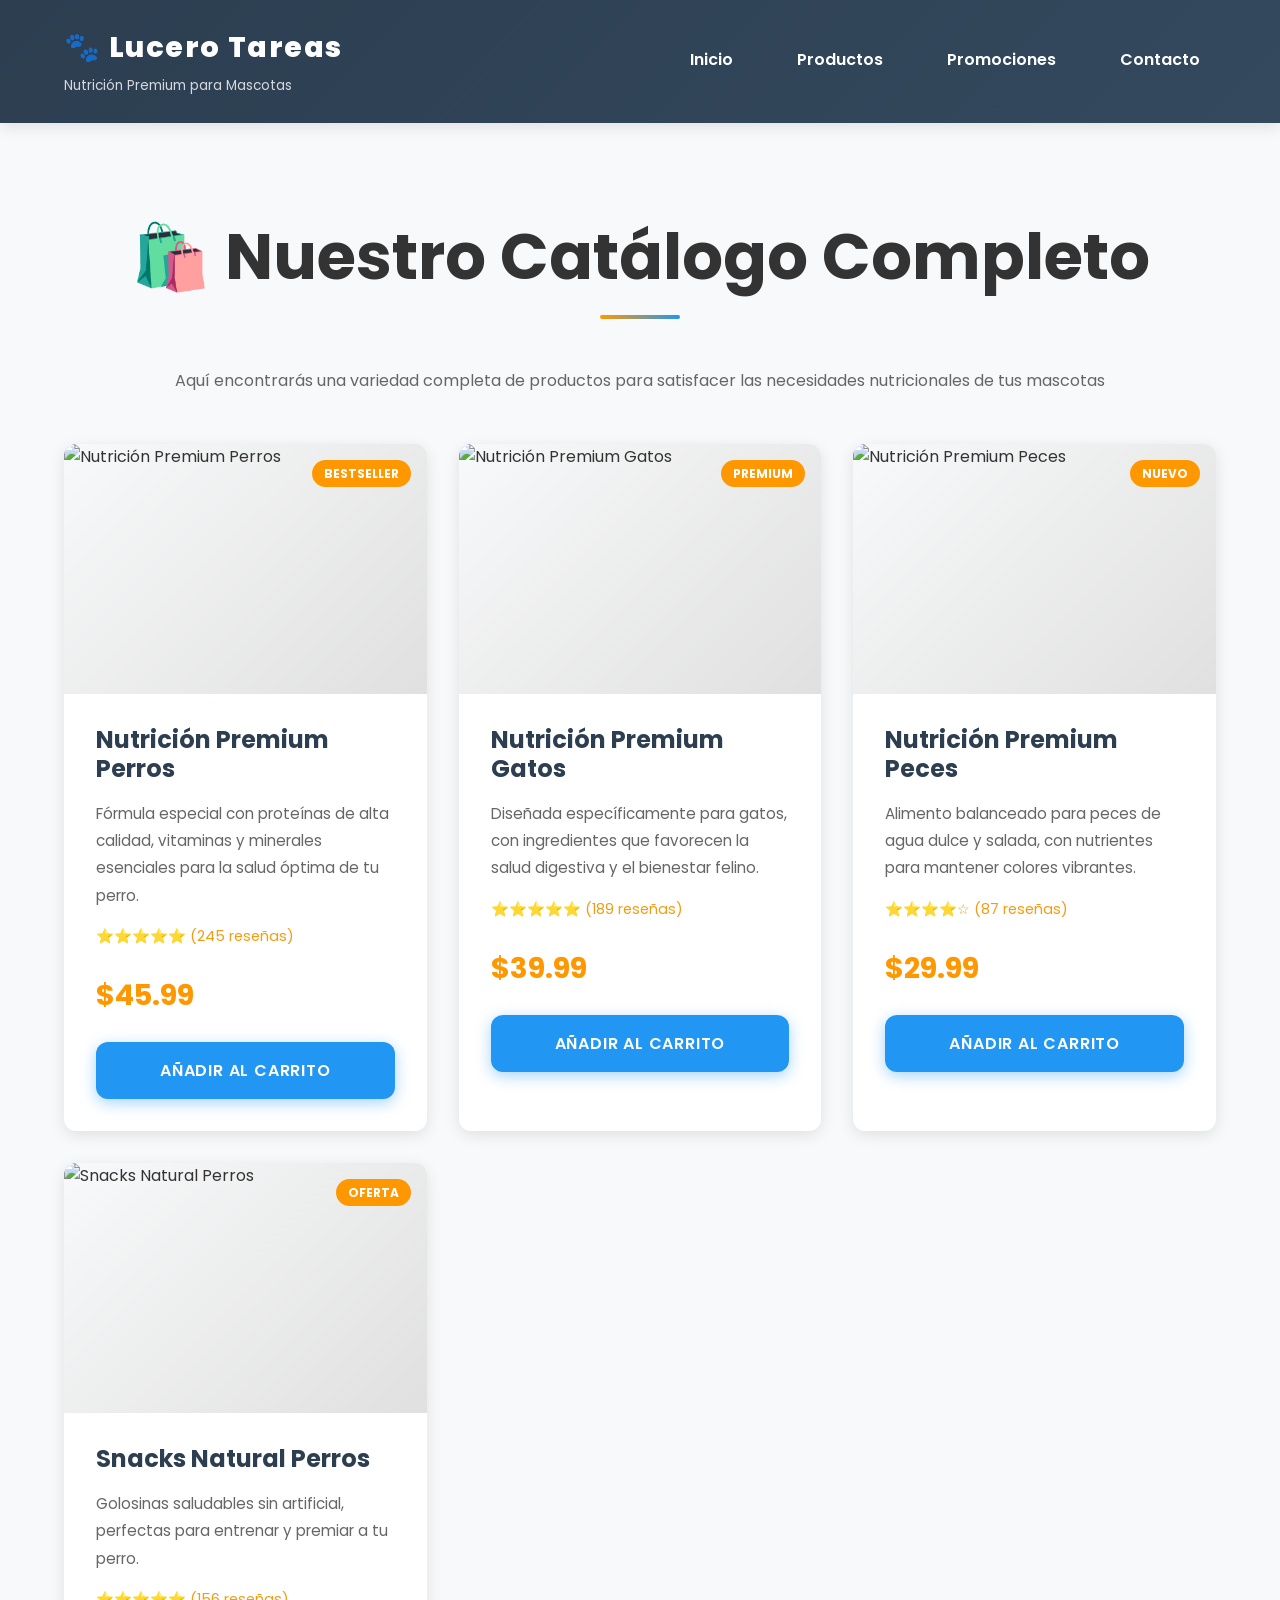
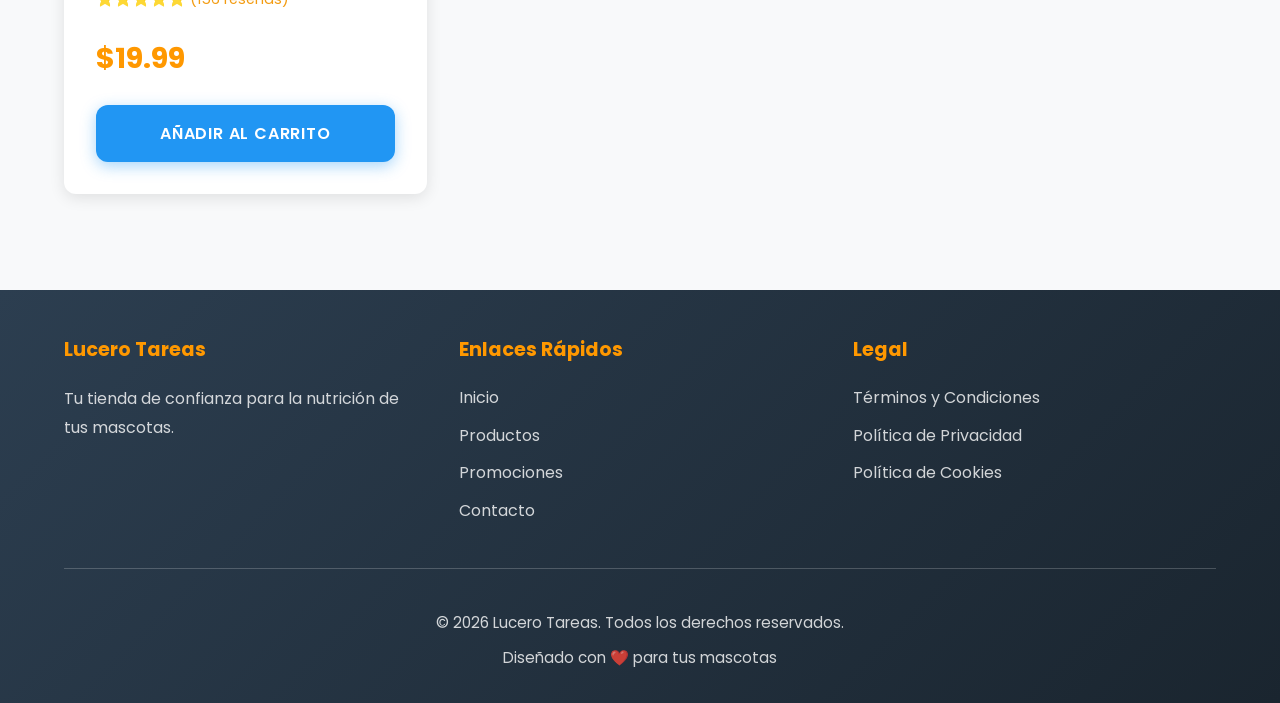
==== catalogo.html @ fd3ffacc "Add files via upload" ====
<!DOCTYPE html>
<html lang="es">
<head>
    <meta charset="UTF-8">
    <meta name="viewport" content="width=device-width, initial-scale=1.0">
    <meta name="description" content="Catálogo de productos - PetShop Lucero">
    <title>Catálogo - PetShop Lucero</title>
    <link rel="stylesheet" href="style.css">
    <link rel="preconnect" href="https://fonts.googleapis.com">
    <link rel="preconnect" href="https://fonts.gstatic.com" crossorigin>
    <link href="https://fonts.googleapis.com/css2?family=Poppins:wght@400;600;700;800&display=swap" rel="stylesheet">
</head>
<body>
    <!-- HEADER Y NAVEGACIÓN -->
    <header class="header">
        <div class="container">
            <div class="logo-container">
                <div class="logo">🐾 Lucero Tareas</div>
                <p class="tagline">Nutrición Premium para Mascotas</p>
            </div>
            <nav class="navbar">
                <a href="index.html#inicio" class="nav-link">Inicio</a>
                <a href="index.html#productos" class="nav-link">Productos</a>
                <a href="index.html#promociones" class="nav-link">Promociones</a>
                <a href="index.html#contacto" class="nav-link">Contacto</a>
            </nav>
            <button class="menu-toggle" id="menuToggle">☰</button>
        </div>
    </header>

    <!-- MAIN CONTENT -->
    <main>
        <section class="featured-products">
            <div class="container">
                <h1 class="section-title">🛍️ Nuestro Catálogo Completo</h1>
                <p style="text-align: center; color: #666; margin-bottom: 2rem;">Aquí encontrarás una variedad completa de productos para satisfacer las necesidades nutricionales de tus mascotas</p>
                
                <div class="products-grid">
                    <article class="product-card">
                        <div class="product-image">
                            <img src="imagenes/comida_perros.webp" alt="Nutrición Premium Perros" loading="lazy">
                            <span class="product-badge">Bestseller</span>
                        </div>
                        <div class="product-content">
                            <h3>Nutrición Premium Perros</h3>
                            <p class="product-description">Fórmula especial con proteínas de alta calidad, vitaminas y minerales esenciales para la salud óptima de tu perro.</p>
                            <div class="product-rating">⭐⭐⭐⭐⭐ (245 reseñas)</div>
                            <div class="product-price">$45.99</div>
                            <button class="cta-button cta-secondary">Añadir al Carrito</button>
                        </div>
                    </article>

                    <article class="product-card">
                        <div class="product-image">
                            <img src="imagenes/comida_gatos.webp" alt="Nutrición Premium Gatos" loading="lazy">
                            <span class="product-badge">Premium</span>
                        </div>
                        <div class="product-content">
                            <h3>Nutrición Premium Gatos</h3>
                            <p class="product-description">Diseñada específicamente para gatos, con ingredientes que favorecen la salud digestiva y el bienestar felino.</p>
                            <div class="product-rating">⭐⭐⭐⭐⭐ (189 reseñas)</div>
                            <div class="product-price">$39.99</div>
                            <button class="cta-button cta-secondary">Añadir al Carrito</button>
                        </div>
                    </article>

                    <article class="product-card">
                        <div class="product-image">
                            <img src="imagenes/comida_peces.webp" alt="Nutrición Premium Peces" loading="lazy">
                            <span class="product-badge">Nuevo</span>
                        </div>
                        <div class="product-content">
                            <h3>Nutrición Premium Peces</h3>
                            <p class="product-description">Alimento balanceado para peces de agua dulce y salada, con nutrientes para mantener colores vibrantes.</p>
                            <div class="product-rating">⭐⭐⭐⭐☆ (87 reseñas)</div>
                            <div class="product-price">$29.99</div>
                            <button class="cta-button cta-secondary">Añadir al Carrito</button>
                        </div>
                    </article>

                    <article class="product-card">
                        <div class="product-image">
                            <img src="imagenes/comida_perros.webp" alt="Snacks Natural Perros" loading="lazy">
                            <span class="product-badge">Oferta</span>
                        </div>
                        <div class="product-content">
                            <h3>Snacks Natural Perros</h3>
                            <p class="product-description">Golosinas saludables sin artificial, perfectas para entrenar y premiar a tu perro.</p>
                            <div class="product-rating">⭐⭐⭐⭐⭐ (156 reseñas)</div>
                            <div class="product-price">$19.99</div>
                            <button class="cta-button cta-secondary">Añadir al Carrito</button>
                        </div>
                    </article>
                </div>
            </div>
        </section>
    </main>

    <!-- FOOTER -->
    <footer class="footer">
        <div class="container">
            <div class="footer-content">
                <div class="footer-section">
                    <h4>Lucero Tareas</h4>
                    <p>Tu tienda de confianza para la nutrición de tus mascotas.</p>
                </div>
                <div class="footer-section">
                    <h4>Enlaces Rápidos</h4>
                    <ul>
                        <li><a href="index.html">Inicio</a></li>
                        <li><a href="#productos">Productos</a></li>
                        <li><a href="#promociones">Promociones</a></li>
                        <li><a href="#contacto">Contacto</a></li>
                    </ul>
                </div>
                <div class="footer-section">
                    <h4>Legal</h4>
                    <ul>
                        <li><a href="#">Términos y Condiciones</a></li>
                        <li><a href="#">Política de Privacidad</a></li>
                        <li><a href="#">Política de Cookies</a></li>
                    </ul>
                </div>
            </div>
            <div class="footer-bottom">
                <p>&copy; 2026 Lucero Tareas. Todos los derechos reservados.</p>
                <p>Diseñado con ❤️ para tus mascotas</p>
            </div>
        </div>
    </footer>

    <script src="script.js"></script>
</body>
</html>
---- style.css ----
/* ============================================
   VARIABLES CSS Y CONFIGURACIÓN GLOBAL
   ============================================ */
:root {
    --primary-color: #ff9800;
    --secondary-color: #2196F3;
    --success-color: #4CAF50;
    --danger-color: #f44336;
    --dark-color: #2c3e50;
    --light-color: #ecf0f1;
    --text-color: #333;
    --text-light: #666;
    --bg-color: #f8f9fa;
    --white: #ffffff;
    --border-radius: 12px;
    --box-shadow: 0 4px 15px rgba(0, 0, 0, 0.1);
    --box-shadow-hover: 0 8px 25px rgba(0, 0, 0, 0.15);
    --transition: all 0.3s cubic-bezier(0.4, 0, 0.2, 1);
    --spacing-xs: 0.5rem;
    --spacing-sm: 1rem;
    --spacing-md: 1.5rem;
    --spacing-lg: 2rem;
    --spacing-xl: 3rem;
}

/* ============================================
   RESET Y ESTILOS BASE
   ============================================ */
* {
    margin: 0;
    padding: 0;
    box-sizing: border-box;
}

html {
    scroll-behavior: smooth;
    scroll-padding-top: 70px;
}

body {
    font-family: 'Poppins', sans-serif;
    font-size: 16px;
    line-height: 1.6;
    color: var(--text-color);
    background-color: var(--bg-color);
    overflow-x: hidden;
}

/* ============================================
   TIPOGRAFÍA
   ============================================ */
h1, h2, h3, h4, h5, h6 {
    font-weight: 700;
    line-height: 1.2;
    margin-bottom: var(--spacing-md);
    animation: fadeInDown 0.6s ease-out;
}

h1 {
    font-size: clamp(2.5rem, 8vw, 4rem);
}

h2 {
    font-size: clamp(1.8rem, 5vw, 2.5rem);
}

h3 {
    font-size: 1.5rem;
}

p {
    margin-bottom: var(--spacing-md);
    color: var(--text-light);
    line-height: 1.8;
}

a {
    color: var(--primary-color);
    text-decoration: none;
    transition: var(--transition);
}

a:hover {
    color: var(--secondary-color);
}

/* ============================================
   CONTENEDOR Y GRID
   ============================================ */
.container {
    width: 100%;
    max-width: 1200px;
    margin: 0 auto;
    padding: 0 var(--spacing-md);
}

/* ============================================
   HEADER Y NAVEGACIÓN
   ============================================ */
.header {
    background: linear-gradient(135deg, var(--dark-color) 0%, #34495e 100%);
    color: var(--white);
    padding: var(--spacing-md) 0;
    position: sticky;
    top: 0;
    z-index: 100;
    box-shadow: var(--box-shadow);
    animation: slideDown 0.5s ease-out;
}

.header .container {
    display: flex;
    justify-content: space-between;
    align-items: center;
}

.logo-container {
    display: flex;
    flex-direction: column;
    gap: 0.25rem;
}

.logo {
    font-size: 1.8rem;
    font-weight: 800;
    display: flex;
    align-items: center;
    gap: 0.5rem;
    letter-spacing: 0.05em;
}

.tagline {
    font-size: 0.85rem;
    color: rgba(255, 255, 255, 0.8);
    margin: 0;
    font-weight: 400;
}

.navbar {
    display: flex;
    gap: var(--spacing-lg);
    align-items: center;
}

.nav-link {
    color: var(--white);
    font-weight: 600;
    font-size: 1rem;
    padding: var(--spacing-xs) var(--spacing-sm);
    border-bottom: 3px solid transparent;
    transition: var(--transition);
    position: relative;
}

.nav-link::after {
    content: '';
    position: absolute;
    bottom: -3px;
    left: 0;
    width: 0;
    height: 3px;
    background: var(--primary-color);
    transition: width 0.3s ease;
}

.nav-link:hover::after {
    width: 100%;
}

.menu-toggle {
    display: none;
    background: none;
    border: none;
    color: var(--white);
    font-size: 1.5rem;
    cursor: pointer;
}

/* ============================================
   SECCIÓN HERO
   ============================================ */
.hero {
    display: grid;
    grid-template-columns: 1fr 1fr;
    gap: var(--spacing-xl);
    align-items: center;
    padding: var(--spacing-xl) 0;
    animation: fadeIn 0.8s ease-out;
}

.hero-content {
    display: flex;
    flex-direction: column;
    gap: var(--spacing-md);
}

.hero-title {
    font-size: clamp(2.2rem, 6vw, 3.5rem);
    background: linear-gradient(135deg, var(--primary-color), var(--secondary-color));
    -webkit-background-clip: text;
    -webkit-text-fill-color: transparent;
    background-clip: text;
}

.highlight {
    color: var(--primary-color);
}

.hero-subtitle {
    font-size: 1.25rem;
    color: var(--text-light);
    font-weight: 500;
}

.hero-image {
    position: relative;
    overflow: hidden;
    border-radius: var(--border-radius);
    box-shadow: var(--box-shadow-hover);
}

.hero-image img {
    width: 100%;
    height: auto;
    display: block;
    transition: transform 0.5s ease;
    border-radius: var(--border-radius);
}

.hero-image:hover img {
    transform: scale(1.05);
}

/* ============================================
   BOTONES
   ============================================ */
.cta-button {
    padding: var(--spacing-sm) var(--spacing-lg);
    font-size: 1rem;
    font-weight: 600;
    border: none;
    border-radius: var(--border-radius);
    cursor: pointer;
    transition: var(--transition);
    font-family: 'Poppins', sans-serif;
    display: inline-block;
    text-align: center;
    text-transform: uppercase;
    letter-spacing: 0.05em;
}

.cta-primary {
    background: linear-gradient(135deg, var(--primary-color), #e68900);
    color: var(--white);
    box-shadow: 0 4px 15px rgba(255, 152, 0, 0.4);
}

.cta-primary:hover {
    transform: translateY(-2px);
    box-shadow: 0 8px 25px rgba(255, 152, 0, 0.6);
}

.cta-primary:active {
    transform: translateY(0);
}

.cta-secondary {
    background: var(--secondary-color);
    color: var(--white);
    box-shadow: 0 4px 15px rgba(33, 150, 243, 0.4);
}

.cta-secondary:hover {
    background: #1976D2;
    transform: translateY(-2px);
    box-shadow: 0 8px 25px rgba(33, 150, 243, 0.6);
}

/* ============================================
   SECCIÓN BENEFICIOS
   ============================================ */
.benefits {
    background: var(--white);
    padding: var(--spacing-xl) 0;
    margin: var(--spacing-xl) 0;
    border-radius: var(--border-radius);
    box-shadow: var(--box-shadow);
}

.section-title {
    text-align: center;
    margin-bottom: var(--spacing-xl);
    position: relative;
    padding-bottom: var(--spacing-md);
}

.section-title::after {
    content: '';
    position: absolute;
    bottom: 0;
    left: 50%;
    transform: translateX(-50%);
    width: 80px;
    height: 4px;
    background: linear-gradient(90deg, var(--primary-color), var(--secondary-color));
    border-radius: 2px;
}

.benefits-grid {
    display: grid;
    grid-template-columns: repeat(auto-fit, minmax(250px, 1fr));
    gap: var(--spacing-lg);
    margin-top: var(--spacing-xl);
}

.benefit-card {
    background: linear-gradient(135deg, #f8f9fa 0%, var(--white) 100%);
    padding: var(--spacing-lg);
    border-radius: var(--border-radius);
    text-align: center;
    transition: var(--transition);
    border: 2px solid transparent;
    cursor: pointer;
    animation: fadeInUp 0.6s ease-out;
}

.benefit-card:hover {
    transform: translateY(-10px);
    border-color: var(--primary-color);
    box-shadow: var(--box-shadow-hover);
}

.benefit-icon {
    font-size: 3rem;
    margin-bottom: var(--spacing-md);
    display: inline-block;
    transition: var(--transition);
}

.benefit-card:hover .benefit-icon {
    transform: scale(1.2) rotate(5deg);
}

.benefit-card h3 {
    color: var(--dark-color);
    margin-bottom: var(--spacing-md);
}

.benefit-card p {
    font-size: 0.95rem;
    margin: 0;
}

/* ============================================
   SECCIÓN PROMOCIONES
   ============================================ */
.promotions {
    background: linear-gradient(135deg, #667eea 0%, #764ba2 100%);
    padding: var(--spacing-xl) 0;
    margin: var(--spacing-xl) 0;
    color: var(--white);
}

.promotions .section-title {
    color: var(--white);
}

.promotions .section-title::after {
    background: rgba(255, 255, 255, 0.5);
}

.promotions-grid {
    display: grid;
    grid-template-columns: repeat(auto-fit, minmax(280px, 1fr));
    gap: var(--spacing-lg);
    margin-top: var(--spacing-xl);
}

.promo-card {
    background: rgba(255, 255, 255, 0.15);
    backdrop-filter: blur(10px);
    padding: var(--spacing-lg);
    border-radius: var(--border-radius);
    border: 2px solid rgba(255, 255, 255, 0.3);
    position: relative;
    overflow: hidden;
    transition: var(--transition);
    cursor: pointer;
}

.promo-card::before {
    content: '';
    position: absolute;
    top: 0;
    left: -100%;
    width: 100%;
    height: 100%;
    background: linear-gradient(90deg, transparent, rgba(255, 255, 255, 0.2), transparent);
    transition: left 0.5s ease;
}

.promo-card:hover::before {
    left: 100%;
}

.promo-card:hover {
    transform: translateY(-5px);
    border-color: rgba(255, 255, 255, 0.8);
    box-shadow: 0 10px 30px rgba(0, 0, 0, 0.2);
}

.promo-badge {
    position: absolute;
    top: -10px;
    right: -10px;
    background: var(--primary-color);
    color: var(--white);
    padding: 0.5rem 1rem;
    border-radius: 0 0 0 var(--border-radius);
    font-weight: 700;
    transform: rotate(45deg);
    transform-origin: top right;
}

.promo-card h3 {
    font-size: 1.5rem;
    margin-bottom: var(--spacing-md);
    margin-top: var(--spacing-md);
}

.promo-card p {
    margin-bottom: 0.5rem;
    font-size: 0.95rem;
}

.promo-detail {
    font-size: 0.85rem;
    opacity: 0.9;
}

/* ============================================
   SECCIÓN PRODUCTOS
   ============================================ */
.featured-products {
    padding: var(--spacing-xl) 0;
    margin: var(--spacing-xl) 0;
}

.products-grid {
    display: grid;
    grid-template-columns: repeat(auto-fit, minmax(280px, 1fr));
    gap: var(--spacing-lg);
    margin-top: var(--spacing-xl);
}

.product-card {
    background: var(--white);
    border-radius: var(--border-radius);
    overflow: hidden;
    box-shadow: var(--box-shadow);
    transition: var(--transition);
    display: flex;
    flex-direction: column;
    animation: fadeInUp 0.6s ease-out;
}

.product-card:hover {
    transform: translateY(-10px);
    box-shadow: var(--box-shadow-hover);
}

.product-image {
    position: relative;
    overflow: hidden;
    height: 250px;
    background: linear-gradient(135deg, #f8f9fa, #e0e0e0);
}

.product-image img {
    width: 100%;
    height: 100%;
    object-fit: cover;
    transition: var(--transition);
}

.product-card:hover .product-image img {
    transform: scale(1.1);
}

.product-badge {
    position: absolute;
    top: var(--spacing-sm);
    right: var(--spacing-sm);
    background: var(--primary-color);
    color: var(--white);
    padding: 0.25rem 0.75rem;
    border-radius: 20px;
    font-size: 0.75rem;
    font-weight: 700;
    text-transform: uppercase;
    animation: slideInRight 0.5s ease-out;
}

.product-content {
    padding: var(--spacing-lg);
    display: flex;
    flex-direction: column;
    flex-grow: 1;
}

.product-content h3 {
    color: var(--dark-color);
    margin-bottom: var(--spacing-sm);
}

.product-description {
    font-size: 0.95rem;
    color: var(--text-light);
    margin-bottom: var(--spacing-sm);
}

.product-rating {
    font-size: 0.9rem;
    margin-bottom: var(--spacing-md);
    color: #f39c12;
}

.product-price {
    font-size: 1.8rem;
    font-weight: 700;
    color: var(--primary-color);
    margin-bottom: var(--spacing-md);
}

/* ============================================
   SECCIÓN NEWSLETTER
   ============================================ */
.newsletter {
    background: linear-gradient(135deg, var(--secondary-color), #1565C0);
    padding: var(--spacing-xl) 0;
    margin: var(--spacing-xl) 0;
    border-radius: var(--border-radius);
    color: var(--white);
}

.newsletter-content {
    text-align: center;
}

.newsletter-content h2 {
    color: var(--white);
    margin-bottom: var(--spacing-md);
}

.newsletter-content p {
    color: rgba(255, 255, 255, 0.9);
    margin-bottom: var(--spacing-lg);
}

.newsletter-form {
    display: flex;
    gap: var(--spacing-sm);
    max-width: 500px;
    margin: 0 auto;
    flex-wrap: wrap;
    justify-content: center;
}

.newsletter-form input {
    flex: 1;
    min-width: 200px;
    padding: var(--spacing-sm) var(--spacing-md);
    border: none;
    border-radius: var(--border-radius);
    font-family: 'Poppins', sans-serif;
    font-size: 0.95rem;
}

.newsletter-form button {
    white-space: nowrap;
}

/* ============================================
   SECCIÓN CONTACTO
   ============================================ */
.contact-section {
    padding: var(--spacing-xl) 0;
    margin: var(--spacing-xl) 0;
}

.contact-wrapper {
    display: grid;
    grid-template-columns: 1fr 1fr;
    gap: var(--spacing-xl);
    margin-top: var(--spacing-xl);
}

.contact-form-container {
    background: var(--white);
    padding: var(--spacing-lg);
    border-radius: var(--border-radius);
    box-shadow: var(--box-shadow);
}

.contact-form-container h3,
.contact-info-container h3 {
    color: var(--dark-color);
    margin-bottom: var(--spacing-lg);
}

.form-group {
    margin-bottom: var(--spacing-md);
    display: flex;
    flex-direction: column;
}

.form-group label {
    font-weight: 600;
    margin-bottom: 0.5rem;
    color: var(--text-color);
}

.form-group input,
.form-group textarea,
.form-group select {
    padding: var(--spacing-sm);
    border: 2px solid #e0e0e0;
    border-radius: var(--border-radius);
    font-family: 'Poppins', sans-serif;
    font-size: 0.95rem;
    transition: var(--transition);
}

.form-group input:focus,
.form-group textarea:focus,
.form-group select:focus {
    outline: none;
    border-color: var(--primary-color);
    box-shadow: 0 0 0 3px rgba(255, 152, 0, 0.1);
}

.contact-info-container {
    display: flex;
    flex-direction: column;
    gap: var(--spacing-lg);
}

.info-box {
    background: var(--white);
    padding: var(--spacing-lg);
    border-radius: var(--border-radius);
    box-shadow: var(--box-shadow);
    transition: var(--transition);
}

.info-box:hover {
    transform: translateY(-5px);
    box-shadow: var(--box-shadow-hover);
}

.info-box h3 {
    color: var(--dark-color);
    margin-bottom: var(--spacing-md);
}

.info-box p {
    margin: 0;
    color: var(--text-light);
}

.contact-list {
    list-style: none;
    padding: 0;
}

.contact-list li {
    padding: var(--spacing-sm) 0;
    border-bottom: 1px solid #e0e0e0;
    color: var(--text-light);
    transition: var(--transition);
}

.contact-list li:last-child {
    border-bottom: none;
}

.contact-list li:hover {
    color: var(--primary-color);
    transform: translateX(5px);
}

.map-container {
    margin-top: var(--spacing-md);
    border-radius: var(--border-radius);
    overflow: hidden;
    box-shadow: 0 4px 10px rgba(0, 0, 0, 0.1);
}

.social-links {
    display: flex;
    gap: var(--spacing-md);
    justify-content: flex-start;
    margin-top: var(--spacing-md);
    flex-wrap: wrap;
}

.social-link {
    width: 50px;
    height: 50px;
    display: flex;
    align-items: center;
    justify-content: center;
    border-radius: 50%;
    font-size: 1.5rem;
    transition: var(--transition);
    border: 2px solid transparent;
}

.social-link.facebook {
    background: #3b5998;
    color: var(--white);
}

.social-link.instagram {
    background: linear-gradient(135deg, #f09433 0%, #e6683c 25%, #dc2743 50%, #cc2366 75%, #bc1888 100%);
    color: var(--white);
}

.social-link.whatsapp {
    background: #25D366;
    color: var(--white);
}

.social-link.email {
    background: #EA4335;
    color: var(--white);
}

.social-link:hover {
    transform: scale(1.15) rotate(10deg);
    filter: brightness(1.2);
}

/* ============================================
   FOOTER
   ============================================ */
.footer {
    background: linear-gradient(135deg, var(--dark-color), #1a252f);
    color: var(--white);
    padding: var(--spacing-xl) 0 var(--spacing-md) 0;
    margin-top: var(--spacing-xl);
}

.footer-content {
    display: grid;
    grid-template-columns: repeat(auto-fit, minmax(250px, 1fr));
    gap: var(--spacing-lg);
    margin-bottom: var(--spacing-lg);
}

.footer-section h4 {
    font-size: 1.2rem;
    margin-bottom: var(--spacing-md);
    color: var(--primary-color);
}

.footer-section p {
    color: rgba(255, 255, 255, 0.8);
    margin: 0;
}

.footer-section ul {
    list-style: none;
    padding: 0;
}

.footer-section ul li {
    margin-bottom: 0.75rem;
}

.footer-section ul li a {
    color: rgba(255, 255, 255, 0.8);
    transition: var(--transition);
}

.footer-section ul li a:hover {
    color: var(--primary-color);
    transform: translateX(5px);
    display: inline-block;
}

.footer-bottom {
    text-align: center;
    padding-top: var(--spacing-lg);
    border-top: 1px solid rgba(255, 255, 255, 0.2);
}

.footer-bottom p {
    color: rgba(255, 255, 255, 0.8);
    margin: 0.5rem 0;
    font-size: 0.95rem;
}

/* ============================================
   ANIMACIONES
   ============================================ */
@keyframes slideDown {
    from {
        opacity: 0;
        transform: translateY(-20px);
    }
    to {
        opacity: 1;
        transform: translateY(0);
    }
}

@keyframes slideInRight {
    from {
        opacity: 0;
        transform: translateX(20px);
    }
    to {
        opacity: 1;
        transform: translateX(0);
    }
}

@keyframes fadeIn {
    from {
        opacity: 0;
    }
    to {
        opacity: 1;
    }
}

@keyframes fadeInDown {
    from {
        opacity: 0;
        transform: translateY(-20px);
    }
    to {
        opacity: 1;
        transform: translateY(0);
    }
}

@keyframes fadeInUp {
    from {
        opacity: 0;
        transform: translateY(20px);
    }
    to {
        opacity: 1;
        transform: translateY(0);
    }
}

/* ============================================
   RESPONSIVE DESIGN
   ============================================ */
@media (max-width: 768px) {
    :root {
        --spacing-lg: 1.5rem;
        --spacing-xl: 2rem;
    }

    .navbar {
        display: flex;
        position: absolute;
        top: 70px;
        left: 0;
        right: 0;
        background: var(--dark-color);
        flex-direction: column;
        gap: var(--spacing-sm);
        padding: var(--spacing-md);
        max-height: 0;
        overflow: hidden;
        transition: max-height 0.3s ease;
    }

    .navbar.active {
        max-height: 300px;
    }

    .menu-toggle {
        display: block;
    }

    .hero {
        grid-template-columns: 1fr;
        gap: var(--spacing-lg);
    }

    .contact-wrapper {
        grid-template-columns: 1fr;
    }

    .products-grid,
    .benefits-grid,
    .promotions-grid {
        grid-template-columns: 1fr;
    }

    .footer-content {
        grid-template-columns: 1fr;
        text-align: center;
    }

    .footer-section ul li a:hover {
        transform: none;
    }

    .social-links {
        justify-content: center;
    }

    .newsletter-form {
        flex-direction: column;
    }

    .newsletter-form input {
        min-width: unset;
    }
}

@media (max-width: 480px) {
    h1 {
        font-size: 1.8rem;
    }

    h2 {
        font-size: 1.4rem;
    }

    .cta-button {
        padding: 0.75rem 1.5rem;
        font-size: 0.9rem;
    }

    .promo-badge {
        padding: 0.3rem 0.6rem;
        font-size: 0.7rem;
    }

    .product-price {
        font-size: 1.4rem;
    }
}
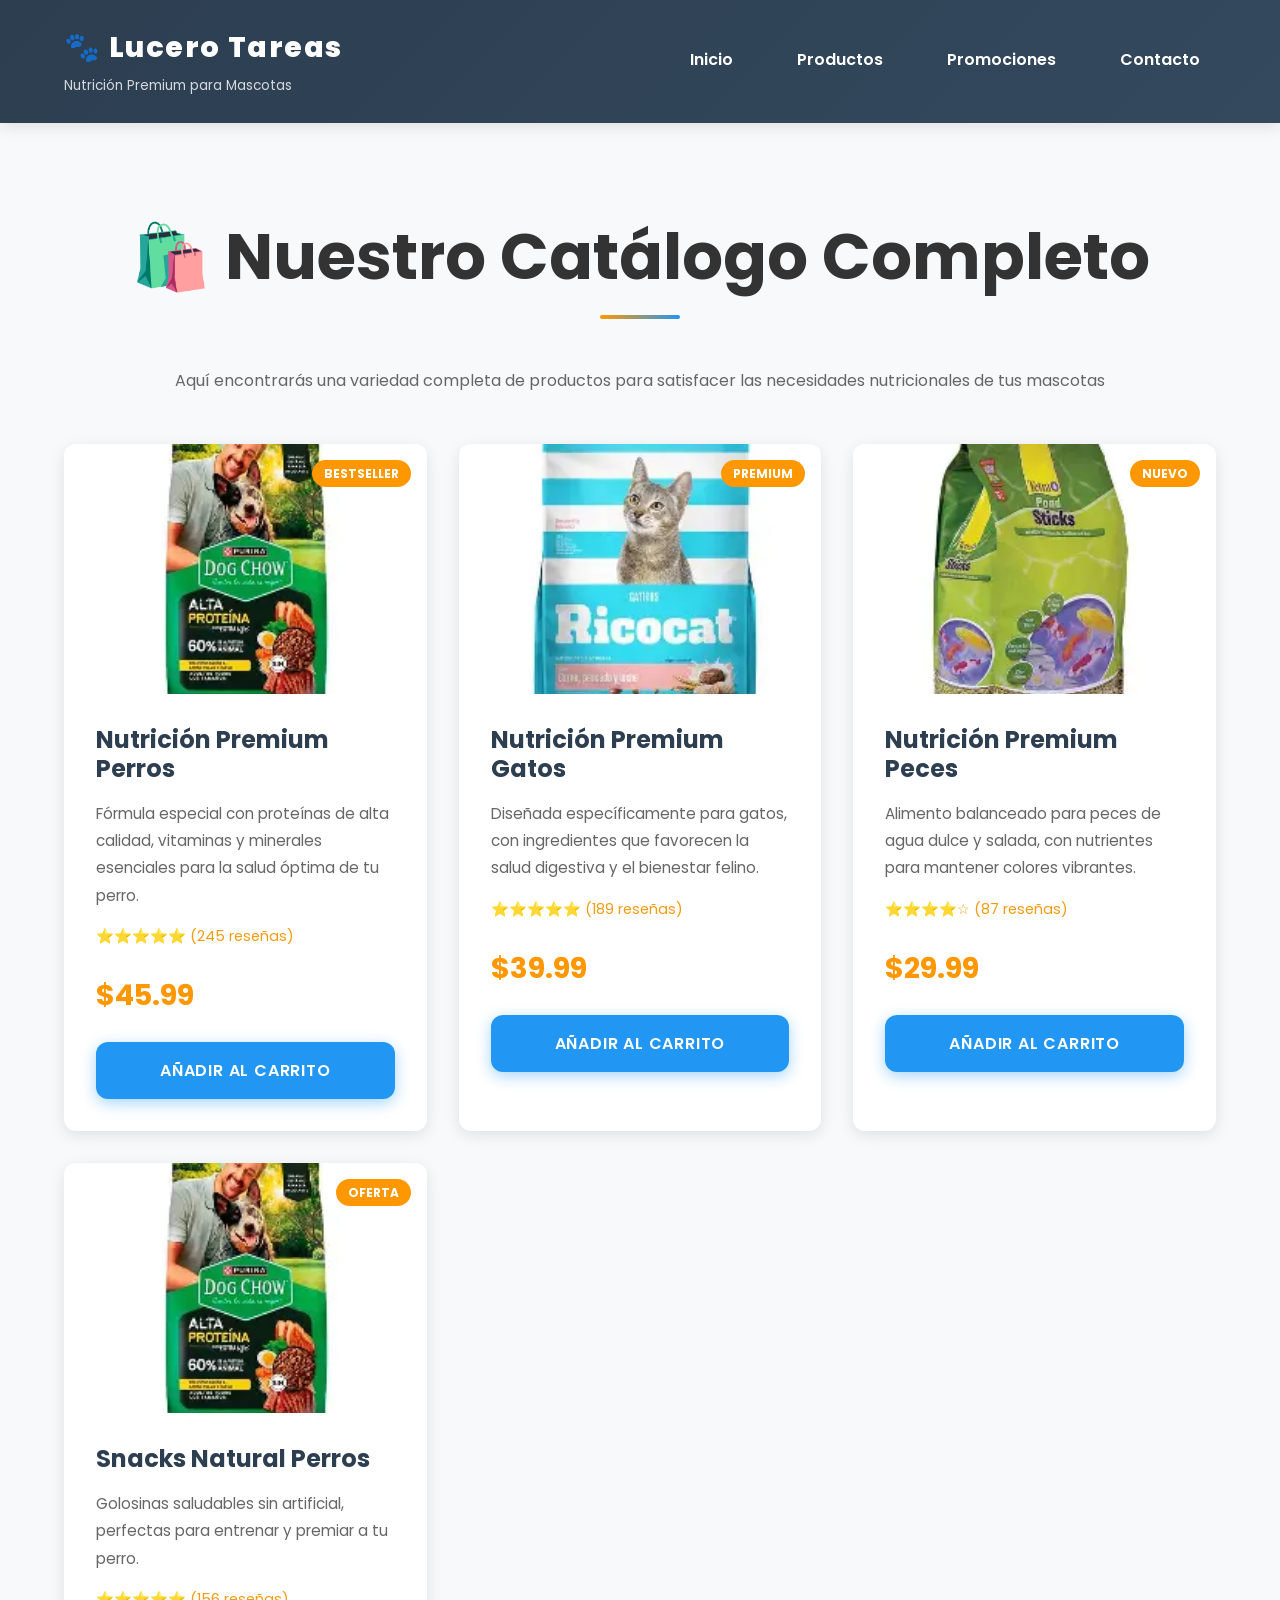
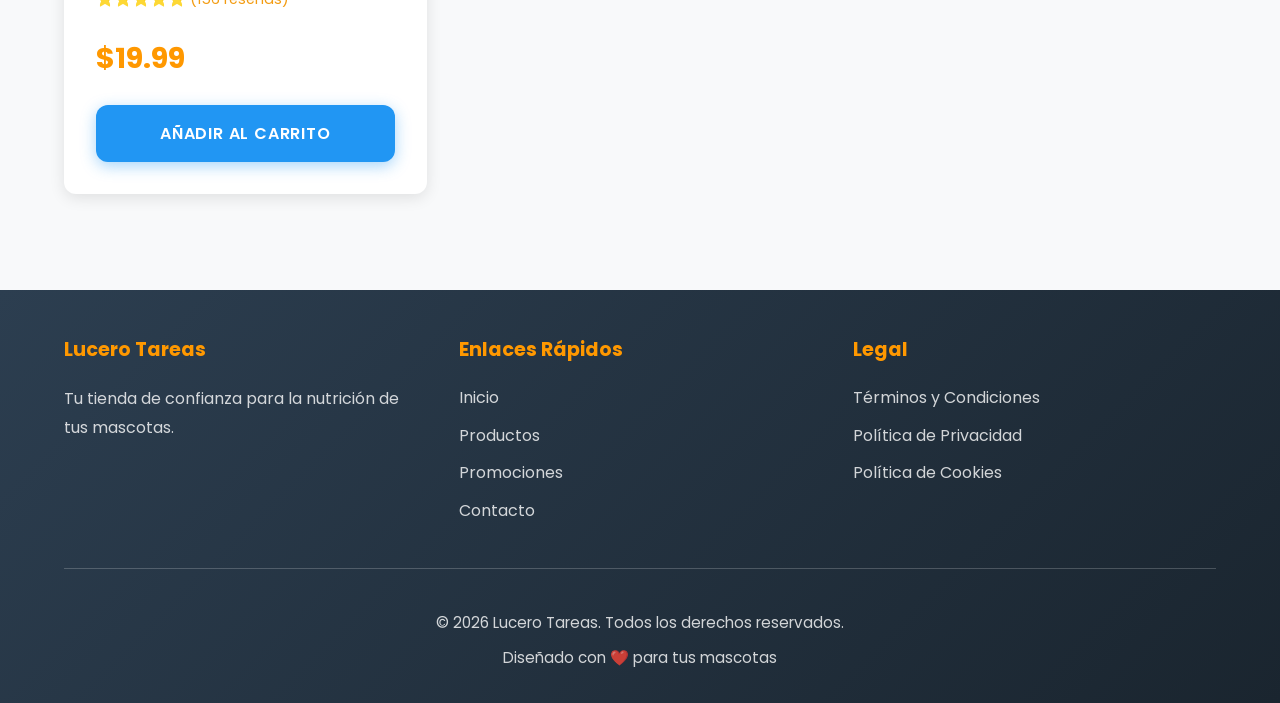
==== commit 02b543ac: "Add files via upload" ====
--- a/catalogo.html
+++ b/catalogo.html
@@ -38,7 +38,7 @@
                 <div class="products-grid">
                     <article class="product-card">
                         <div class="product-image">
-                            <img src="imagenes/comida_perros.webp" alt="Nutrición Premium Perros" loading="lazy">
+                            <img src="comida_perros.webp" alt="Comida para perros" loading="lazy">
                             <span class="product-badge">Bestseller</span>
                         </div>
                         <div class="product-content">
@@ -52,7 +52,7 @@
 
                     <article class="product-card">
                         <div class="product-image">
-                            <img src="imagenes/comida_gatos.webp" alt="Nutrición Premium Gatos" loading="lazy">
+                            <img src="comida_gatos.webp" alt="Comida para gatos" loading="lazy">
                             <span class="product-badge">Premium</span>
                         </div>
                         <div class="product-content">
@@ -66,7 +66,7 @@
 
                     <article class="product-card">
                         <div class="product-image">
-                            <img src="imagenes/comida_peces.webp" alt="Nutrición Premium Peces" loading="lazy">
+                            <img src="comida_peces.webp" alt="Comida para peces" loading="lazy">
                             <span class="product-badge">Nuevo</span>
                         </div>
                         <div class="product-content">
@@ -80,7 +80,7 @@
 
                     <article class="product-card">
                         <div class="product-image">
-                            <img src="imagenes/comida_perros.webp" alt="Snacks Natural Perros" loading="lazy">
+                            <img src="comida_perros.webp" alt="Comida para perros" loading="lazy">
                             <span class="product-badge">Oferta</span>
                         </div>
                         <div class="product-content">
